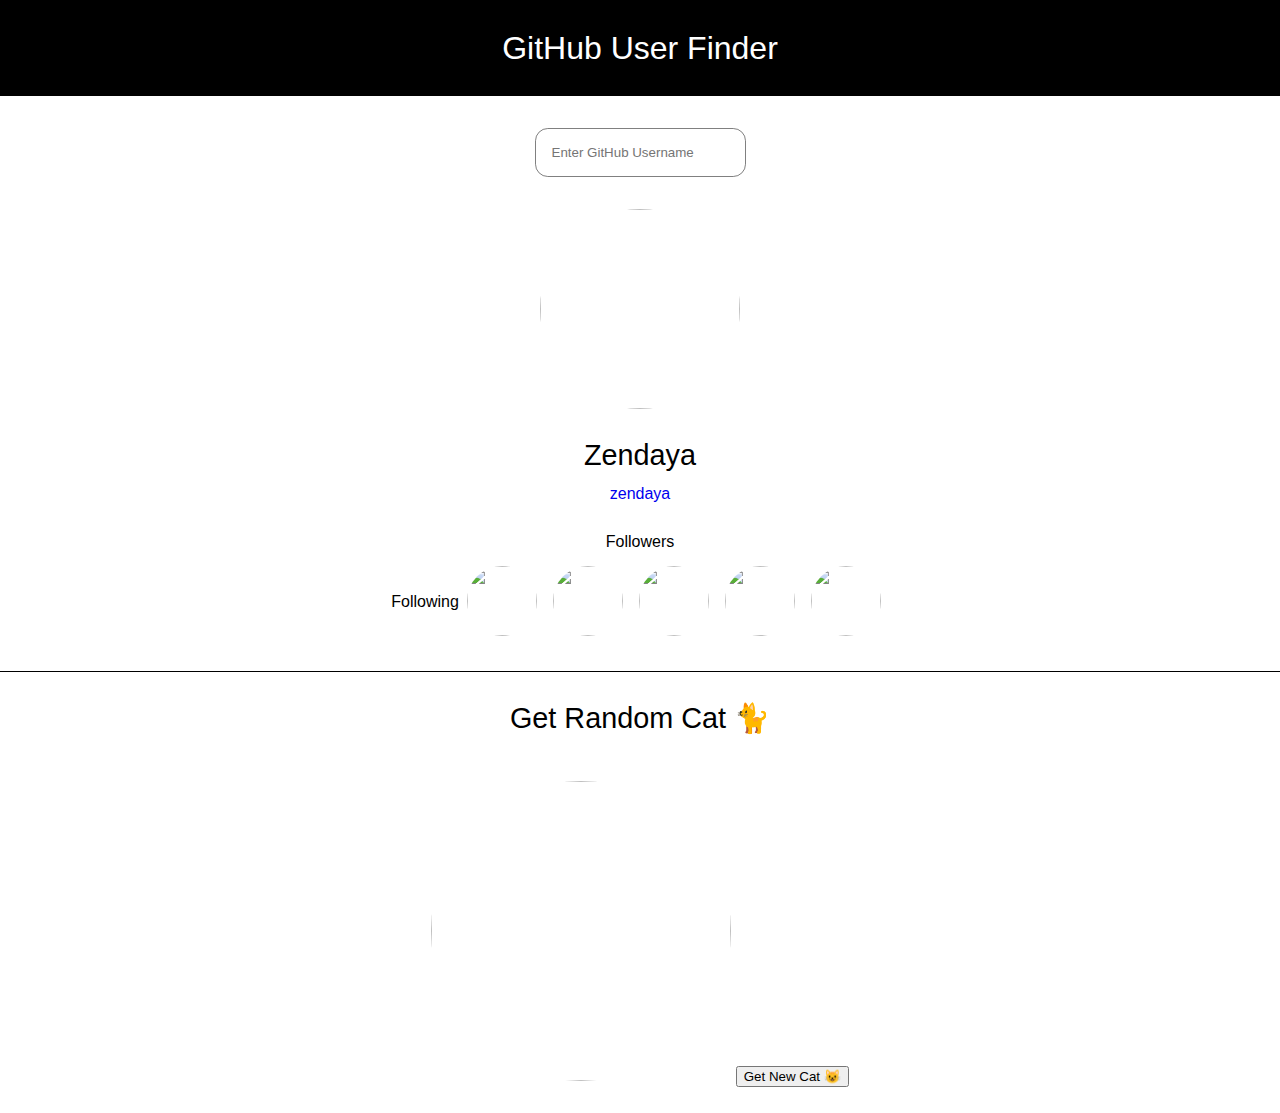
==== block-BJaajt/code/index.html @ aa6d5a0f "github user finder" ====
<!DOCTYPE html>
<html lang="en">
<head>
  <meta charset="UTF-8">
  <meta http-equiv="X-UA-Compatible" content="IE=edge">
  <meta name="viewport" content="width=device-width, initial-scale=1.0">
  <title>GitHub User Finder</title>
  <link rel="stylesheet" href="style.css">
  <!-- Icons -->
  <script src="https://kit.fontawesome.com/b9753e102f.js" crossorigin="anonymous"></script>
</head>
<body>
  <header>
    <h1>
      <i class="fab fa-github"></i>
      GitHub User Finder
      <i class="fab fa-github"></i></h1>
  </header>
  <main>
    <section class="github-user-finder">
      <div class="input-username">
        <input type="text" placeholder="Enter GitHub Username">
      </div>
      <div class="user-display tac">
        <img class="user" src="https://cdn.vox-cdn.com/thumbor/pbnrH4Hl5w88WAwaRP7EnH928ls=/0x0:2082x3000/1200x800/filters:focal(747x37:1079x369)/cdn.vox-cdn.com/uploads/chorus_image/image/64731303/464294046.jpg.0.jpg" alt="">
        <h2>Zendaya</h2>
        <a class="user-url" href="https://www.google.com/" target="_blank">
          zendaya
        </a>
      </div>
      <div class="follow-display container">
        <ul class="followers flex jcc aic">
          <h3>Followers</h3>
          <!-- <li><img src="https://cdn.vox-cdn.com/thumbor/pbnrH4Hl5w88WAwaRP7EnH928ls=/0x0:2082x3000/1200x800/filters:focal(747x37:1079x369)/cdn.vox-cdn.com/uploads/chorus_image/image/64731303/464294046.jpg.0.jpg" alt=""></li>
          <li><img src="https://cdn.vox-cdn.com/thumbor/pbnrH4Hl5w88WAwaRP7EnH928ls=/0x0:2082x3000/1200x800/filters:focal(747x37:1079x369)/cdn.vox-cdn.com/uploads/chorus_image/image/64731303/464294046.jpg.0.jpg" alt=""></li>
          <li><img src="https://cdn.vox-cdn.com/thumbor/pbnrH4Hl5w88WAwaRP7EnH928ls=/0x0:2082x3000/1200x800/filters:focal(747x37:1079x369)/cdn.vox-cdn.com/uploads/chorus_image/image/64731303/464294046.jpg.0.jpg" alt=""></li>
          <li><img src="https://cdn.vox-cdn.com/thumbor/pbnrH4Hl5w88WAwaRP7EnH928ls=/0x0:2082x3000/1200x800/filters:focal(747x37:1079x369)/cdn.vox-cdn.com/uploads/chorus_image/image/64731303/464294046.jpg.0.jpg" alt=""></li>
          <li><img src="https://cdn.vox-cdn.com/thumbor/pbnrH4Hl5w88WAwaRP7EnH928ls=/0x0:2082x3000/1200x800/filters:focal(747x37:1079x369)/cdn.vox-cdn.com/uploads/chorus_image/image/64731303/464294046.jpg.0.jpg" alt=""></li> -->
        </ul>
        <ul class=" following flex jcc aic">
          <h3>Following</h3>
          <li><img src="https://cdn.vox-cdn.com/thumbor/pbnrH4Hl5w88WAwaRP7EnH928ls=/0x0:2082x3000/1200x800/filters:focal(747x37:1079x369)/cdn.vox-cdn.com/uploads/chorus_image/image/64731303/464294046.jpg.0.jpg" alt=""></li>
          <li><img src="https://cdn.vox-cdn.com/thumbor/pbnrH4Hl5w88WAwaRP7EnH928ls=/0x0:2082x3000/1200x800/filters:focal(747x37:1079x369)/cdn.vox-cdn.com/uploads/chorus_image/image/64731303/464294046.jpg.0.jpg" alt=""></li>
          <li><img src="https://cdn.vox-cdn.com/thumbor/pbnrH4Hl5w88WAwaRP7EnH928ls=/0x0:2082x3000/1200x800/filters:focal(747x37:1079x369)/cdn.vox-cdn.com/uploads/chorus_image/image/64731303/464294046.jpg.0.jpg" alt=""></li>
          <li><img src="https://cdn.vox-cdn.com/thumbor/pbnrH4Hl5w88WAwaRP7EnH928ls=/0x0:2082x3000/1200x800/filters:focal(747x37:1079x369)/cdn.vox-cdn.com/uploads/chorus_image/image/64731303/464294046.jpg.0.jpg" alt=""></li>
          <li><img src="https://cdn.vox-cdn.com/thumbor/pbnrH4Hl5w88WAwaRP7EnH928ls=/0x0:2082x3000/1200x800/filters:focal(747x37:1079x369)/cdn.vox-cdn.com/uploads/chorus_image/image/64731303/464294046.jpg.0.jpg" alt=""></li>
        </ul>
      </div>
    </section>
    <!-- Get New Cat -->
    <section class="get-cat">
      <div class="container">
        <div class="cat-display tac">
          <h2>Get Random Cat 🐈</h2>
          <img class="cat-img" src="" alt="">
          <button>Get New Cat 😺</button>
        </div>
      </div>
    </section>
  </main>
  <script src="index.js"></script>
</body>
</html>
---- block-BJaajt/code/style.css ----
/* Resets */

/* http://meyerweb.com/eric/tools/css/reset/ 
   v2.0 | 20110126
   License: none (public domain)
*/

html, body, div, span, applet, object, iframe,
h1, h2, h3, h4, h5, h6, p, blockquote, pre,
a, abbr, acronym, address, big, cite, code,
del, dfn, em, img, ins, kbd, q, s, samp,
small, strike, strong, sub, sup, tt, var,
b, u, i, center,
dl, dt, dd, ol, ul, li,
fieldset, form, label, legend,
table, caption, tbody, tfoot, thead, tr, th, td,
article, aside, canvas, details, embed, 
figure, figcaption, footer, header, hgroup, 
menu, nav, output, ruby, section, summary,
time, mark, audio, video {
  margin: 0;
  padding: 0;
  border: 0;
  font-size: 100%;
  font: inherit;
  vertical-align: baseline;
}
/* HTML5 display-role reset for older browsers */
article, aside, details, figcaption, figure, 
footer, header, hgroup, menu, nav, section {
  display: block;
}
body {
  line-height: 1;
}
ol, ul {
  list-style: none;
}
blockquote, q {
  quotes: none;
}
blockquote:before, blockquote:after,
q:before, q:after {
  content: '';
  content: none;
}
table {
  border-collapse: collapse;
  border-spacing: 0;
}

/* General */

html {
  font-size: 16px;
}

body {
  font-family: -apple-system, BlinkMacSystemFont, 'Segoe UI', Roboto, Oxygen, Ubuntu, Cantarell, 'Open Sans', 'Helvetica Neue', sans-serif;
}

*, *::before, *::after {
  box-sizing: border-box;
}

.container {
  max-width: 1040px;
  margin: 0 auto;
  width: 100%;
}

.flex {
  display: flex;
}

.jcc {
  justify-content: center;
}

.aic {
  align-items: center;
}

.tac {
  text-align: center;
}

a {
  text-decoration: none;
}

/* Custom */

/* Header */

header {
  background-color: #000;
  padding: 2rem;
  color: #fff;
  text-align: center;
}

i {
  padding: 0 0.8rem;
}

h1 {
  font-size: 2rem;
}

/* Input Username */

.input-username {
  text-align: center;
  padding: 2rem;
}

input {
  padding: 1rem;
  border-radius: 0.8rem;
  border: 1px solid gray;
  outline: none;
}

/* User Dsiplay */

img {
  width: 200px;
  height: 200px;
  border-radius: 50%;
  object-fit: cover;
  margin-bottom: 2rem;
}

h2 {
  font-size: 1.8rem;
  margin-bottom: 1rem;
}

p {
  text-decoration: underline;
}

/* Follow Display */

.follow-display {
  padding: 2rem 0;
}

.followers {
  margin-bottom: 1rem;
}

.followers a {
  color: #000;
}

li img {
  width: 70px;
  height: 70px;
  margin: 0 0.5rem;
}

/* Get New Cat */

.get-cat {
  border-top: 1px solid black;
}

.get-cat h2 {
  padding: 2rem 0;
}

.cat-img {
  height: 300px;
  width: 300px;
  border-radius: 50%;
  object-fit: cover;
}
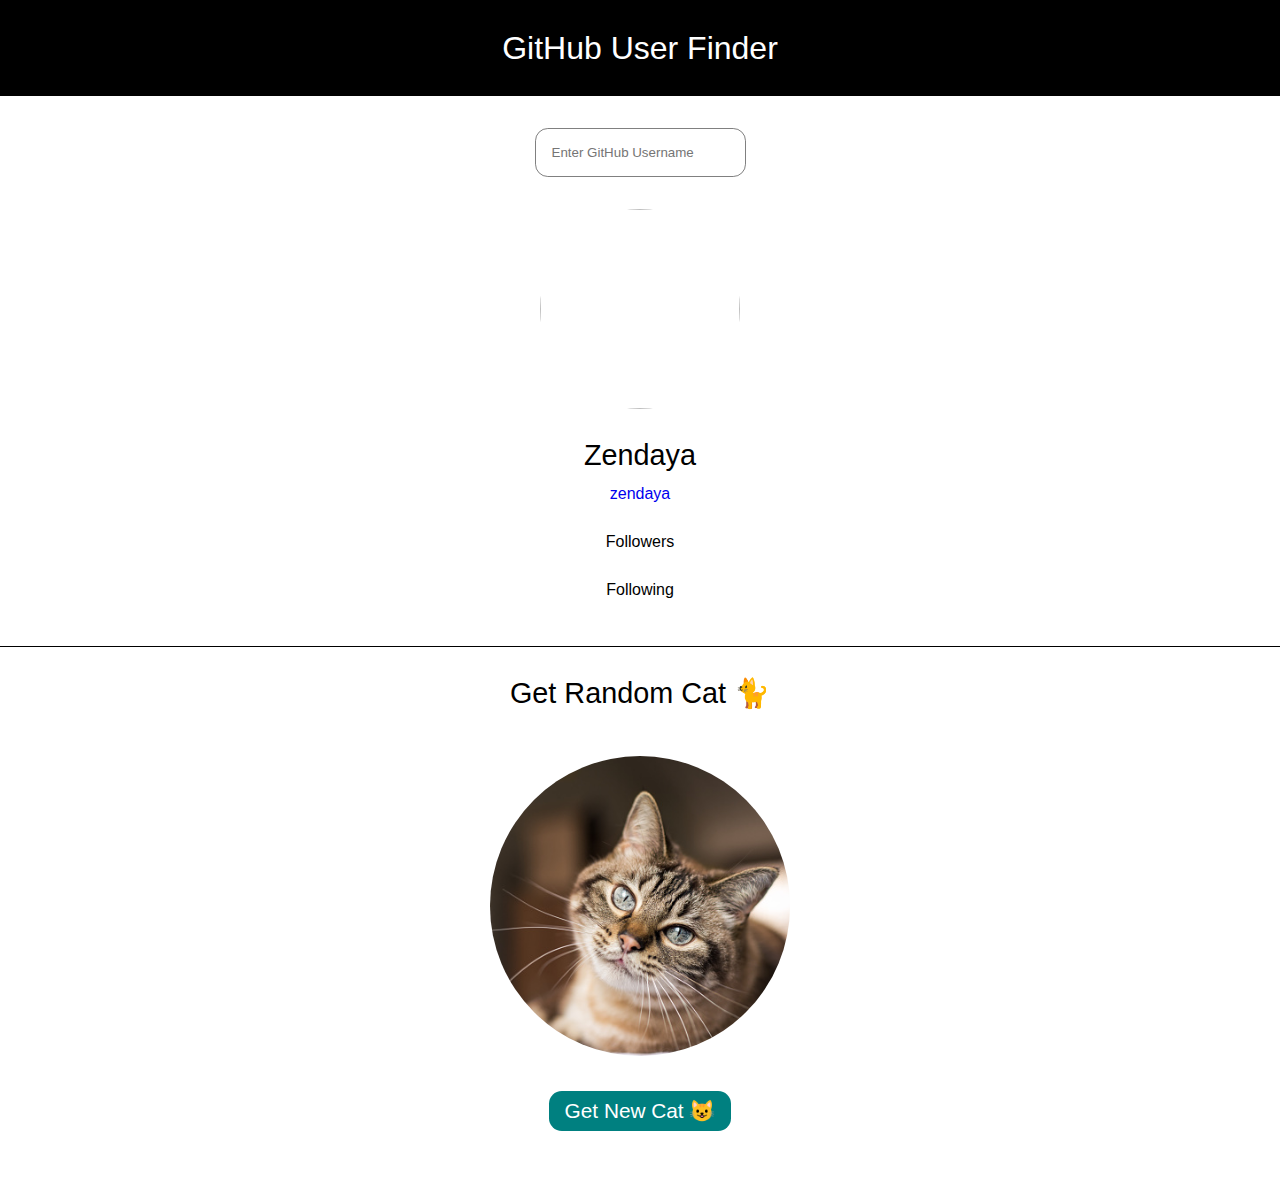
==== commit fce73444: "refactor" ====
--- a/block-BJaajt/code/index.html
+++ b/block-BJaajt/code/index.html
@@ -29,21 +29,11 @@
         </a>
       </div>
       <div class="follow-display container">
+        <h3 class="tac">Followers</h3>
         <ul class="followers flex jcc aic">
-          <h3>Followers</h3>
-          <!-- <li><img src="https://cdn.vox-cdn.com/thumbor/pbnrH4Hl5w88WAwaRP7EnH928ls=/0x0:2082x3000/1200x800/filters:focal(747x37:1079x369)/cdn.vox-cdn.com/uploads/chorus_image/image/64731303/464294046.jpg.0.jpg" alt=""></li>
-          <li><img src="https://cdn.vox-cdn.com/thumbor/pbnrH4Hl5w88WAwaRP7EnH928ls=/0x0:2082x3000/1200x800/filters:focal(747x37:1079x369)/cdn.vox-cdn.com/uploads/chorus_image/image/64731303/464294046.jpg.0.jpg" alt=""></li>
-          <li><img src="https://cdn.vox-cdn.com/thumbor/pbnrH4Hl5w88WAwaRP7EnH928ls=/0x0:2082x3000/1200x800/filters:focal(747x37:1079x369)/cdn.vox-cdn.com/uploads/chorus_image/image/64731303/464294046.jpg.0.jpg" alt=""></li>
-          <li><img src="https://cdn.vox-cdn.com/thumbor/pbnrH4Hl5w88WAwaRP7EnH928ls=/0x0:2082x3000/1200x800/filters:focal(747x37:1079x369)/cdn.vox-cdn.com/uploads/chorus_image/image/64731303/464294046.jpg.0.jpg" alt=""></li>
-          <li><img src="https://cdn.vox-cdn.com/thumbor/pbnrH4Hl5w88WAwaRP7EnH928ls=/0x0:2082x3000/1200x800/filters:focal(747x37:1079x369)/cdn.vox-cdn.com/uploads/chorus_image/image/64731303/464294046.jpg.0.jpg" alt=""></li> -->
         </ul>
-        <ul class=" following flex jcc aic">
-          <h3>Following</h3>
-          <li><img src="https://cdn.vox-cdn.com/thumbor/pbnrH4Hl5w88WAwaRP7EnH928ls=/0x0:2082x3000/1200x800/filters:focal(747x37:1079x369)/cdn.vox-cdn.com/uploads/chorus_image/image/64731303/464294046.jpg.0.jpg" alt=""></li>
-          <li><img src="https://cdn.vox-cdn.com/thumbor/pbnrH4Hl5w88WAwaRP7EnH928ls=/0x0:2082x3000/1200x800/filters:focal(747x37:1079x369)/cdn.vox-cdn.com/uploads/chorus_image/image/64731303/464294046.jpg.0.jpg" alt=""></li>
-          <li><img src="https://cdn.vox-cdn.com/thumbor/pbnrH4Hl5w88WAwaRP7EnH928ls=/0x0:2082x3000/1200x800/filters:focal(747x37:1079x369)/cdn.vox-cdn.com/uploads/chorus_image/image/64731303/464294046.jpg.0.jpg" alt=""></li>
-          <li><img src="https://cdn.vox-cdn.com/thumbor/pbnrH4Hl5w88WAwaRP7EnH928ls=/0x0:2082x3000/1200x800/filters:focal(747x37:1079x369)/cdn.vox-cdn.com/uploads/chorus_image/image/64731303/464294046.jpg.0.jpg" alt=""></li>
-          <li><img src="https://cdn.vox-cdn.com/thumbor/pbnrH4Hl5w88WAwaRP7EnH928ls=/0x0:2082x3000/1200x800/filters:focal(747x37:1079x369)/cdn.vox-cdn.com/uploads/chorus_image/image/64731303/464294046.jpg.0.jpg" alt=""></li>
+        <h3 class="tac">Following</h3>
+        <ul class="following flex jcc aic">
         </ul>
       </div>
     </section>
@@ -52,8 +42,10 @@
       <div class="container">
         <div class="cat-display tac">
           <h2>Get Random Cat 🐈</h2>
-          <img class="cat-img" src="" alt="">
-          <button>Get New Cat 😺</button>
+          <img class="cat-img" src="./img/cat.jpeg" alt="">
+          <div class="button tac">
+            <button>Get New Cat 😺</button>
+          </div>
         </div>
       </div>
     </section>
--- a/block-BJaajt/code/style.css
+++ b/block-BJaajt/code/style.css
@@ -147,6 +147,10 @@
   padding: 2rem 0;
 }
 
+.follow-display h3 {
+  padding-bottom: 1rem;
+}
+
 .followers {
   margin-bottom: 1rem;
 }
@@ -165,6 +169,7 @@
 
 .get-cat {
   border-top: 1px solid black;
+  padding-bottom: 4rem;
 }
 
 .get-cat h2 {
@@ -176,4 +181,15 @@
   width: 300px;
   border-radius: 50%;
   object-fit: cover;
+}
+
+button {
+  background-color: teal;
+  color: #fff;
+  padding: 0.5rem 1rem;
+  border-radius: 0.8rem;
+  outline: none;
+  border: none;
+  font-size: 1.3rem;
+  cursor: pointer;
 }